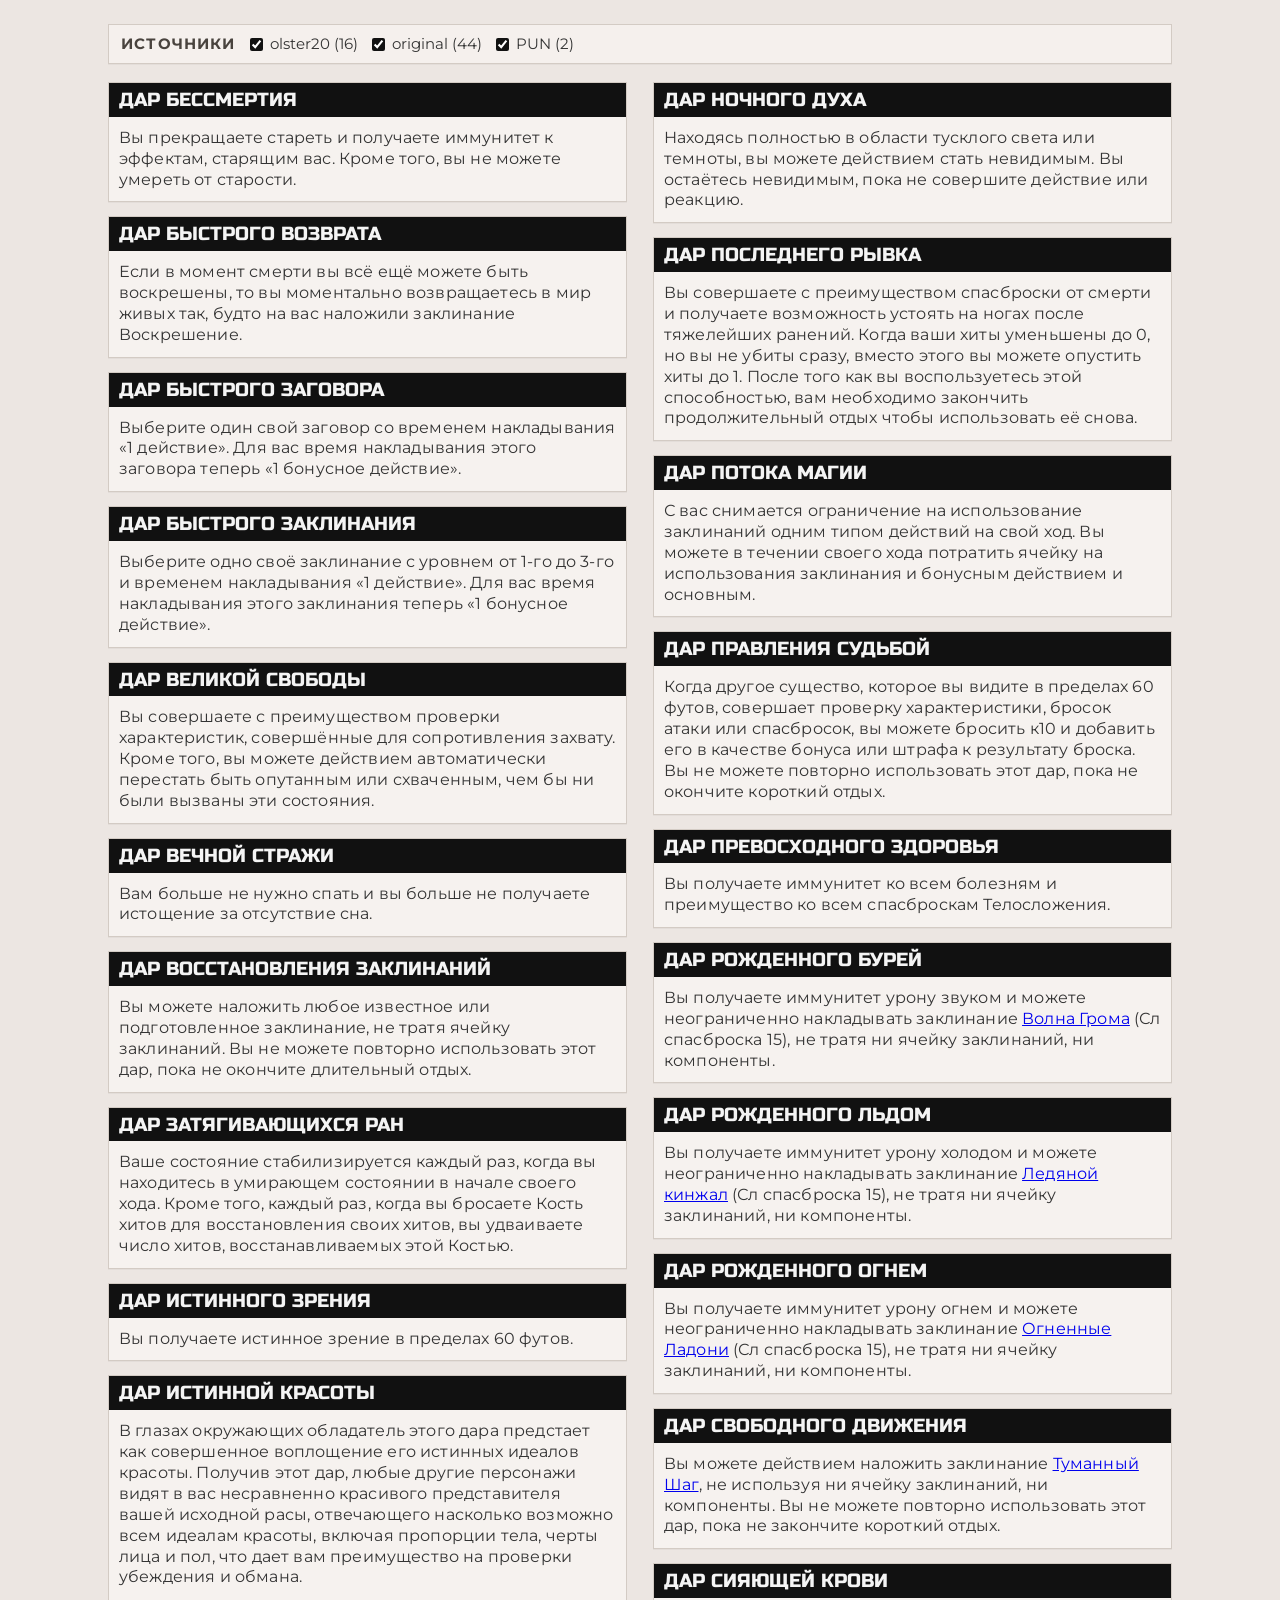
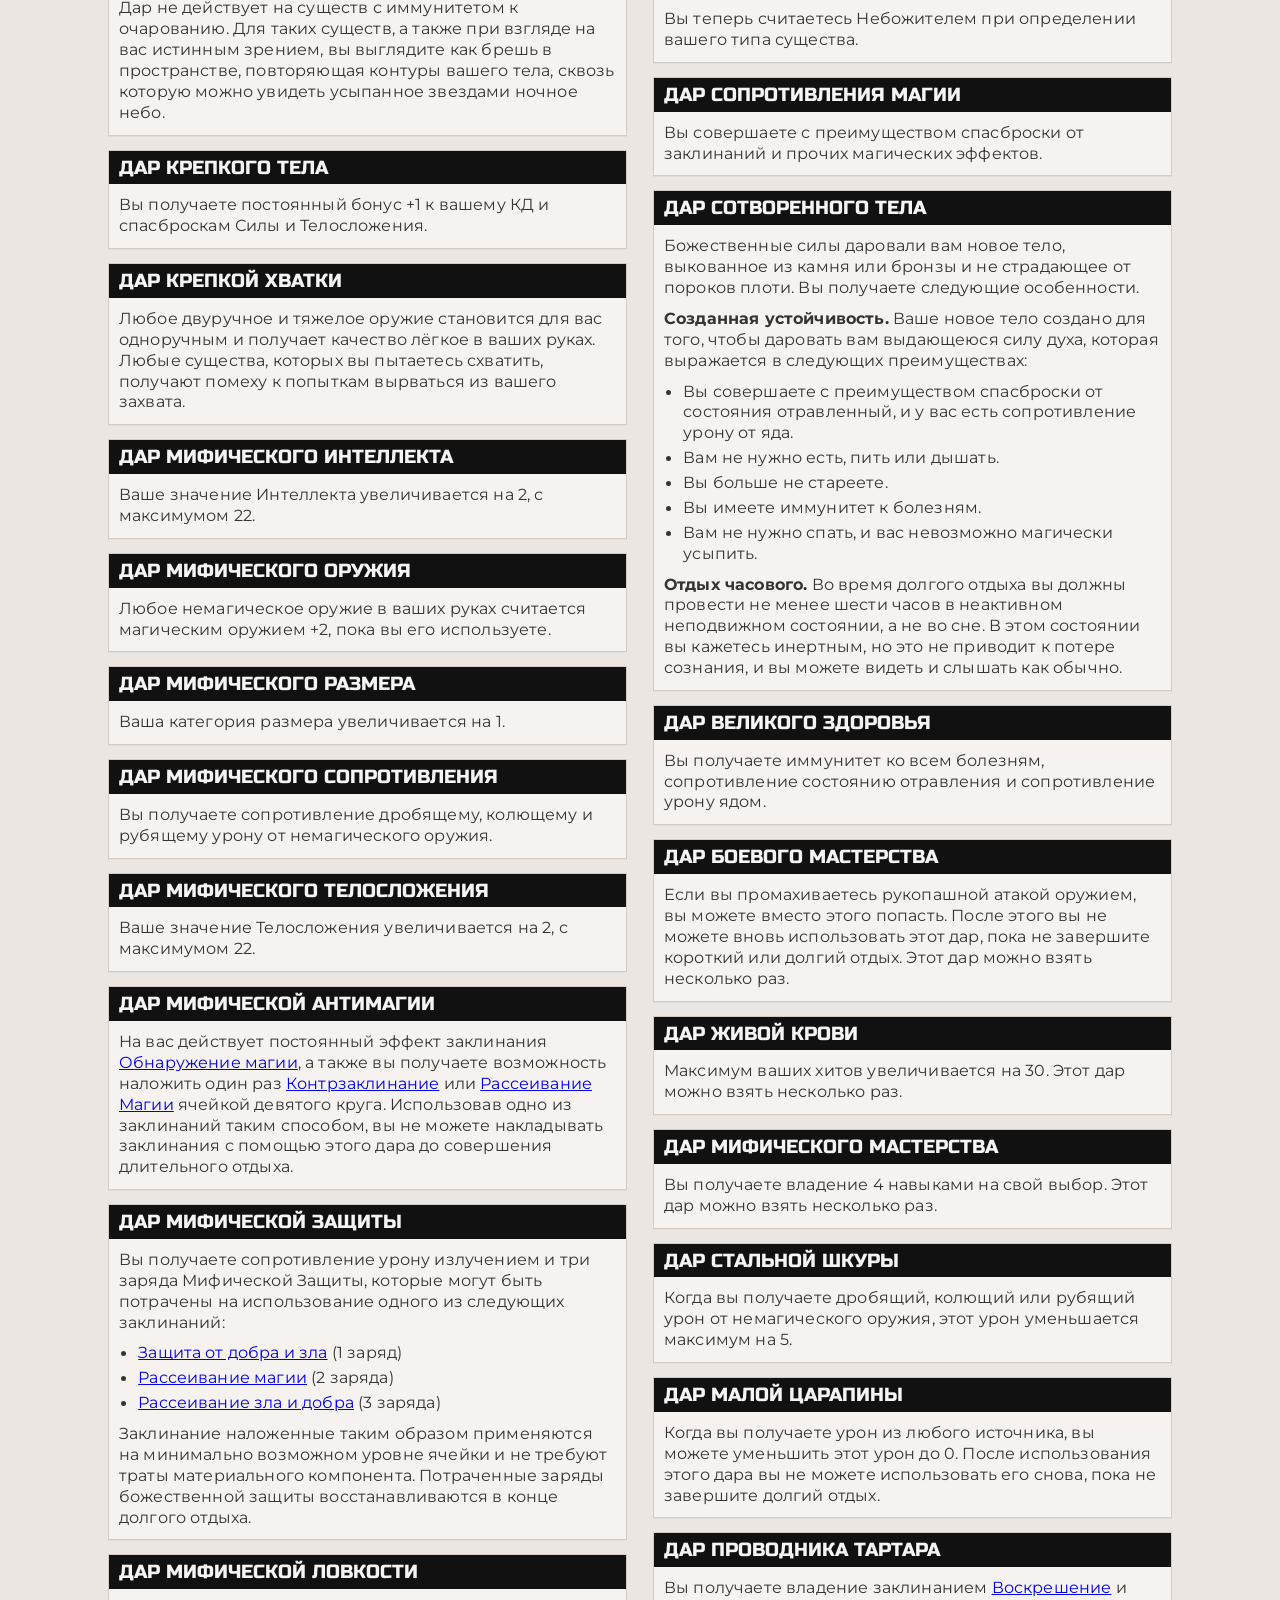
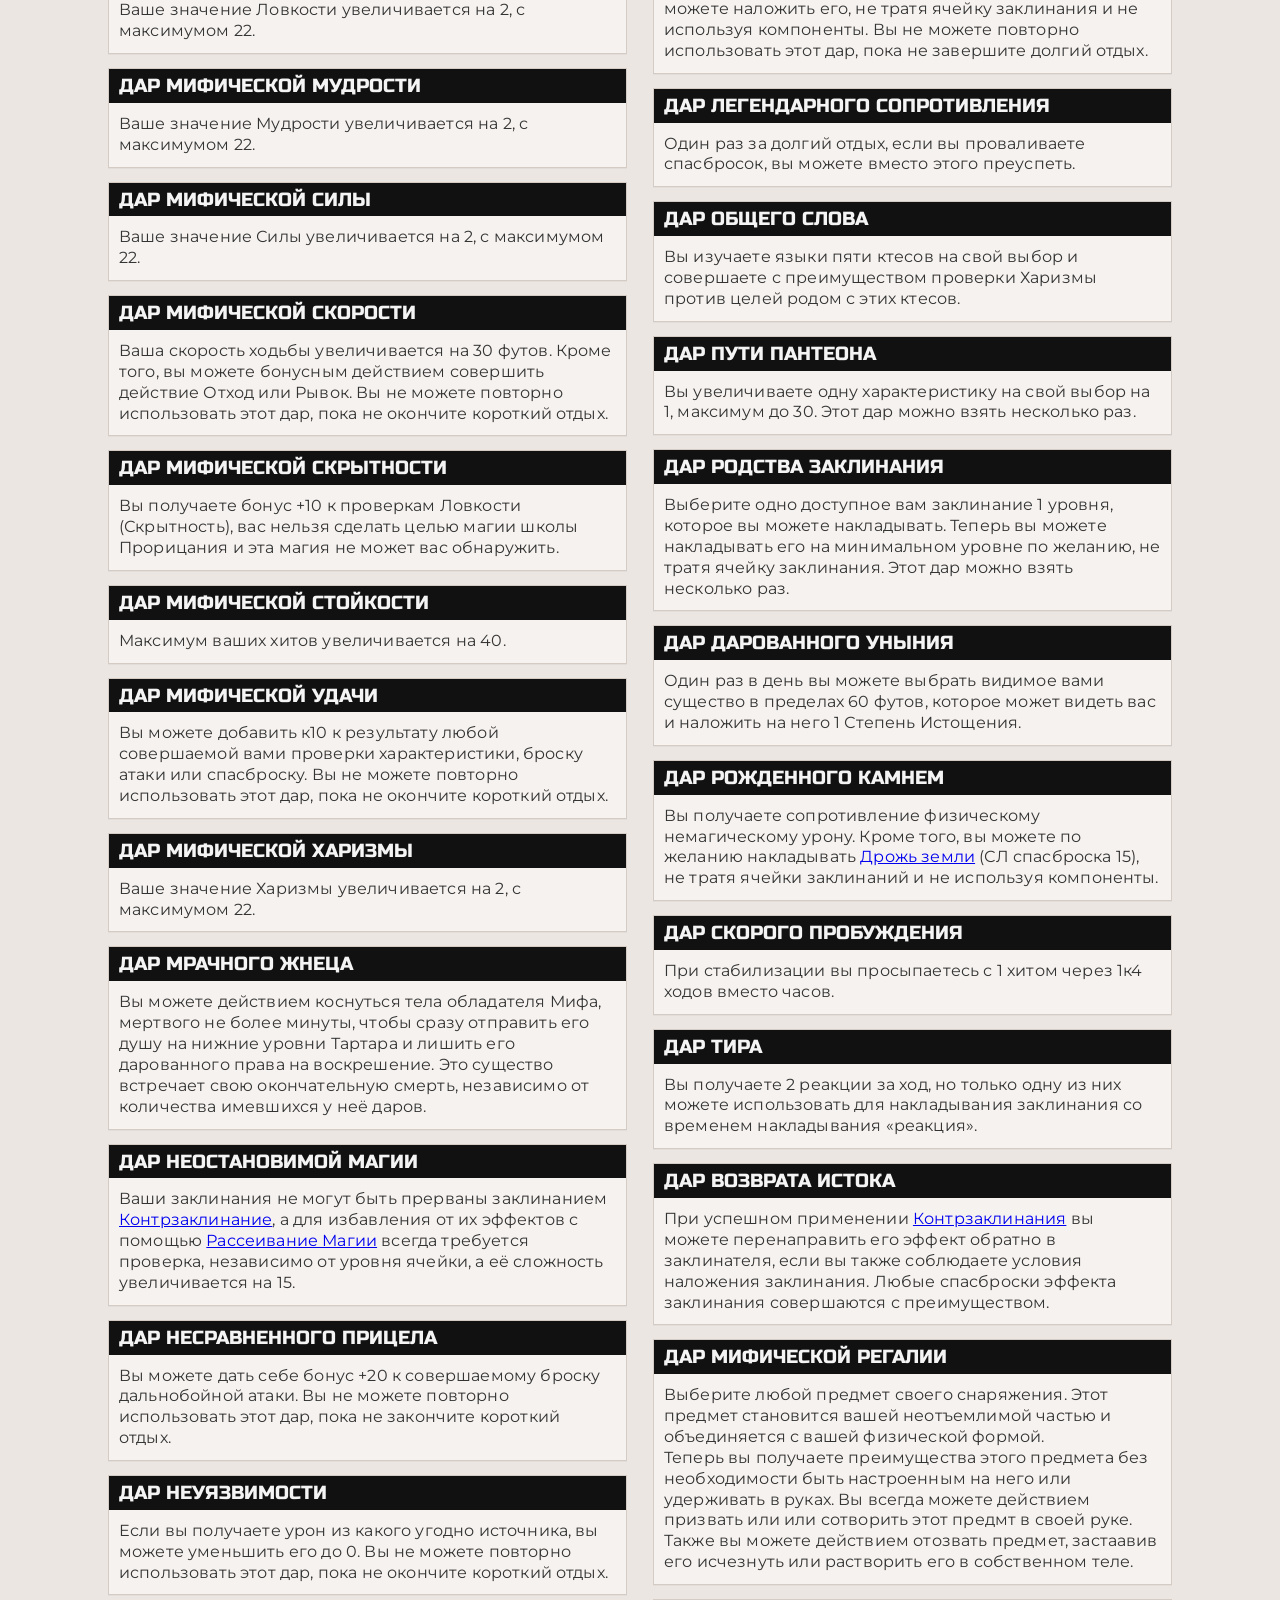
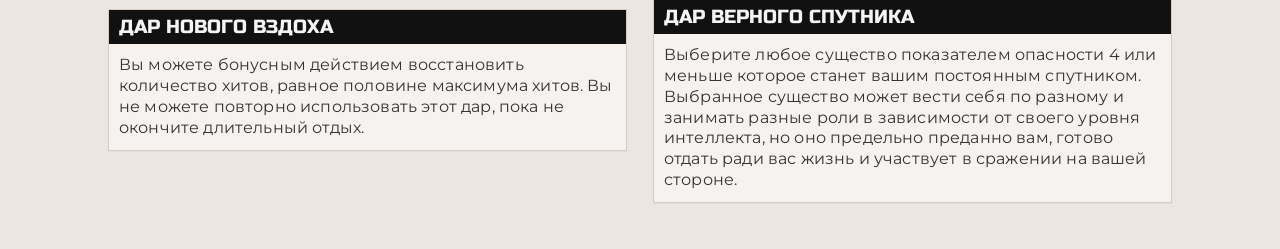
==== t/nomoteus/bonds/index.html @ 82707a2c "Add bonds list and viewer, update myz-chudo meta Add t/nomoteus/bonds: a new bonds.json (collection " ====
<!DOCTYPE html>
<html lang="ru">
<head>
    <meta charset="utf-8">
    <meta name="viewport" content="width=device-width, initial-scale=1">
    <title>Дары</title>
    <meta name="description" content="Список даров в виде простой памятки.">
    <style>

        @import url('https://fonts.googleapis.com/css2?family=Montserrat:ital,wght@0,100..900;1,100..900&family=Russo+One&display=swap');

        :root {
            --page: #ece6e2;
            --paper: #f6f2ef;
            --text: #1c1c1c;
            --muted: #343434;
            --stroke: #d3cbc4;
            --title-bg: #111111;
            --title-fg: #f4f4f4;
            --shadow: 0 1px 0 rgba(0, 0, 0, 0.04);
        }

        * {
            box-sizing: border-box;
        }

        body {
            margin: 0;
            min-height: 100vh;
            background: var(--page);
            color: var(--text);
            font-family: "Montserrat", Helvetica, sans-serif;
        }

        .page {
            width: min(100%, 1100px);
            margin: 0 auto;
            padding: 24px 18px 32px;
        }

        .filters {
            display: flex;
            flex-wrap: wrap;
            align-items: center;
            gap: 10px 14px;
            margin: 0 0 18px;
            padding: 10px 12px;
            background: rgba(246, 242, 239, 0.88);
            border: 1px solid var(--stroke);
            box-shadow: var(--shadow);
        }

        .filters-title {
            margin: 0;
            font-size: 0.92rem;
            text-transform: uppercase;
            letter-spacing: 0.08em;
            color: #49433e;
            font-weight: 700;
        }

        .filter-option {
            display: inline-flex;
            align-items: center;
            gap: 7px;
            color: var(--muted);
            font-size: 0.95rem;
            line-height: 1.1;
            cursor: pointer;
            user-select: none;
        }

        .filter-option input {
            margin: 0;
            accent-color: #111111;
        }

        .grid {
            column-width: 360px;
            column-gap: 26px;
        }

        .card {
            display: inline-block;
            width: 100%;
            background: var(--paper);
            border: 1px solid var(--stroke);
            box-shadow: var(--shadow);
            padding: 10px 10px 12px;
            margin: 0 0 14px;
            break-inside: avoid;
            -webkit-column-break-inside: avoid;
            page-break-inside: avoid;
        }

        .card h2 {
            display: inline-block;
            margin: 0 0 8px;
            padding: 8px 10px 6px;
            background: var(--title-bg);
            color: var(--title-fg);
            font-size: 1.18rem;
            line-height: 1.05;
            font-weight: 700;
            width: calc(100% + 20px);
            margin-left: -10px;
            margin-bottom: -0px;
            position: relative;
            top: -10px;
            text-transform: uppercase;
            font-family: "Russo One", sans-serif;
            font-weight: 100;
        }

        .card p {
            margin: 0;
            color: var(--muted);
            font-size: 1.02rem;
            line-height: 1.28;
            letter-spacing: 0.01em;
        }

        .rich-block {
            color: var(--muted);
            font-size: 1.02rem;
            line-height: 1.28;
            letter-spacing: 0.01em;
        }

        .rich-block ul,
        .rich-block ol {
            margin: 0;
            padding-left: 1.2rem;
        }

        .rich-block li + li {
            margin-top: 4px;
        }

        .kind {
            margin: 0 0 8px;
            color: #5c5c5c;
            font-size: 0.96rem;
            font-style: italic;
            line-height: 1.1;
            font-weight: 500;
        }

        .card p + p {
            margin-top: 10px;
        }

        .card p + .rich-block,
        .card .rich-block + p,
        .card .rich-block + .rich-block {
            margin-top: 10px;
        }

        .status {
            margin: 0;
            color: #5c5c5c;
            font-size: 1rem;
            line-height: 1.3;
        }

        @media (max-width: 760px) {
            .page {
                padding: 18px 14px 24px;
            }

            .grid {
                column-width: auto;
                column-count: 1;
                column-gap: 0;
            }

            .card h2 {
                font-size: 1rem;
            }

            .card p {
                font-size: 0.98rem;
            }
        }
    </style>
</head>
<body>
    <main class="page">
        <section class="filters" id="source-filters" hidden>
            <p class="filters-title">Источники</p>
        </section>
        <section class="grid" id="bonds-list">
            <p class="status">Загрузка даров...</p>
        </section>
    </main>
    <script>
        const bondsList = document.getElementById("bonds-list");
        const sourceFilters = document.getElementById("source-filters");
        const bondsUrl = location.protocol === "file:"
            ? "https://vsnvsu.github.io/t/nomoteus/bonds/bonds.json"
            : "bonds.json";
        let allBonds = [];

        function renderBondCard(bond) {
            const card = document.createElement("article");
            card.className = "card";

            const title = document.createElement("h2");
            title.textContent = bond.title;
            card.appendChild(title);

            const kind = document.createElement("p");
            kind.className = "kind";
            kind.textContent = bond.kind;
            //card.appendChild(kind);

            for (const paragraphText of bond.description) {
                const text = paragraphText.trim();

                if (/^<(ul|ol)>/i.test(text)) {
                    const block = document.createElement("div");
                    block.className = "rich-block";
                    block.innerHTML = text;
                    card.appendChild(block);
                    continue;
                }

                const paragraph = document.createElement("p");
                paragraph.innerHTML = text;
                card.appendChild(paragraph);
            }

            return card;
        }

        function getEnabledSources() {
            return Array.from(
                sourceFilters.querySelectorAll('input[type="checkbox"]:checked')
            ).map((input) => input.value);
        }

        function renderBonds() {
            const enabledSources = new Set(getEnabledSources());
            const visibleBonds = allBonds.filter((bond) => enabledSources.has(bond.source));

            if (!visibleBonds.length) {
                const status = document.createElement("p");
                status.className = "status";
                status.textContent = "Нет даров для выбранных источников.";
                bondsList.replaceChildren(status);
                return;
            }

            bondsList.replaceChildren(...visibleBonds.map(renderBondCard));
        }

        function setupSourceFilters(bonds) {
            const counts = bonds.reduce((acc, bond) => {
                acc[bond.source] = (acc[bond.source] || 0) + 1;
                return acc;
            }, {});

            const sources = Object.keys(counts).sort((left, right) => left.localeCompare(right, "ru"));
            const controls = sources.map((source) => {
                const label = document.createElement("label");
                label.className = "filter-option";

                const input = document.createElement("input");
                input.type = "checkbox";
                input.value = source;
                input.checked = true;
                input.addEventListener("change", renderBonds);

                const text = document.createElement("span");
                text.textContent = `${source} (${counts[source]})`;

                label.append(input, text);
                return label;
            });

            sourceFilters.replaceChildren(sourceFilters.firstElementChild, ...controls);
            sourceFilters.hidden = false;
        }

        async function loadBonds() {
            try {
                const response = await fetch(bondsUrl, { cache: "no-store" });
                if (!response.ok) {
                    throw new Error("Failed to load bonds.json");
                }

                allBonds = await response.json();
                setupSourceFilters(allBonds);
                renderBonds();
            } catch (error) {
                const status = document.createElement("p");
                status.className = "status";
                status.textContent = location.protocol === "file:"
                    ? "Не удалось загрузить список даров. Откройте страницу через локальный сервер или дождитесь публикации на GitHub Pages."
                    : "Не удалось загрузить список даров.";
                bondsList.replaceChildren(status);
                sourceFilters.hidden = true;
            }
        }

        loadBonds();
    </script>
</body>
</html>
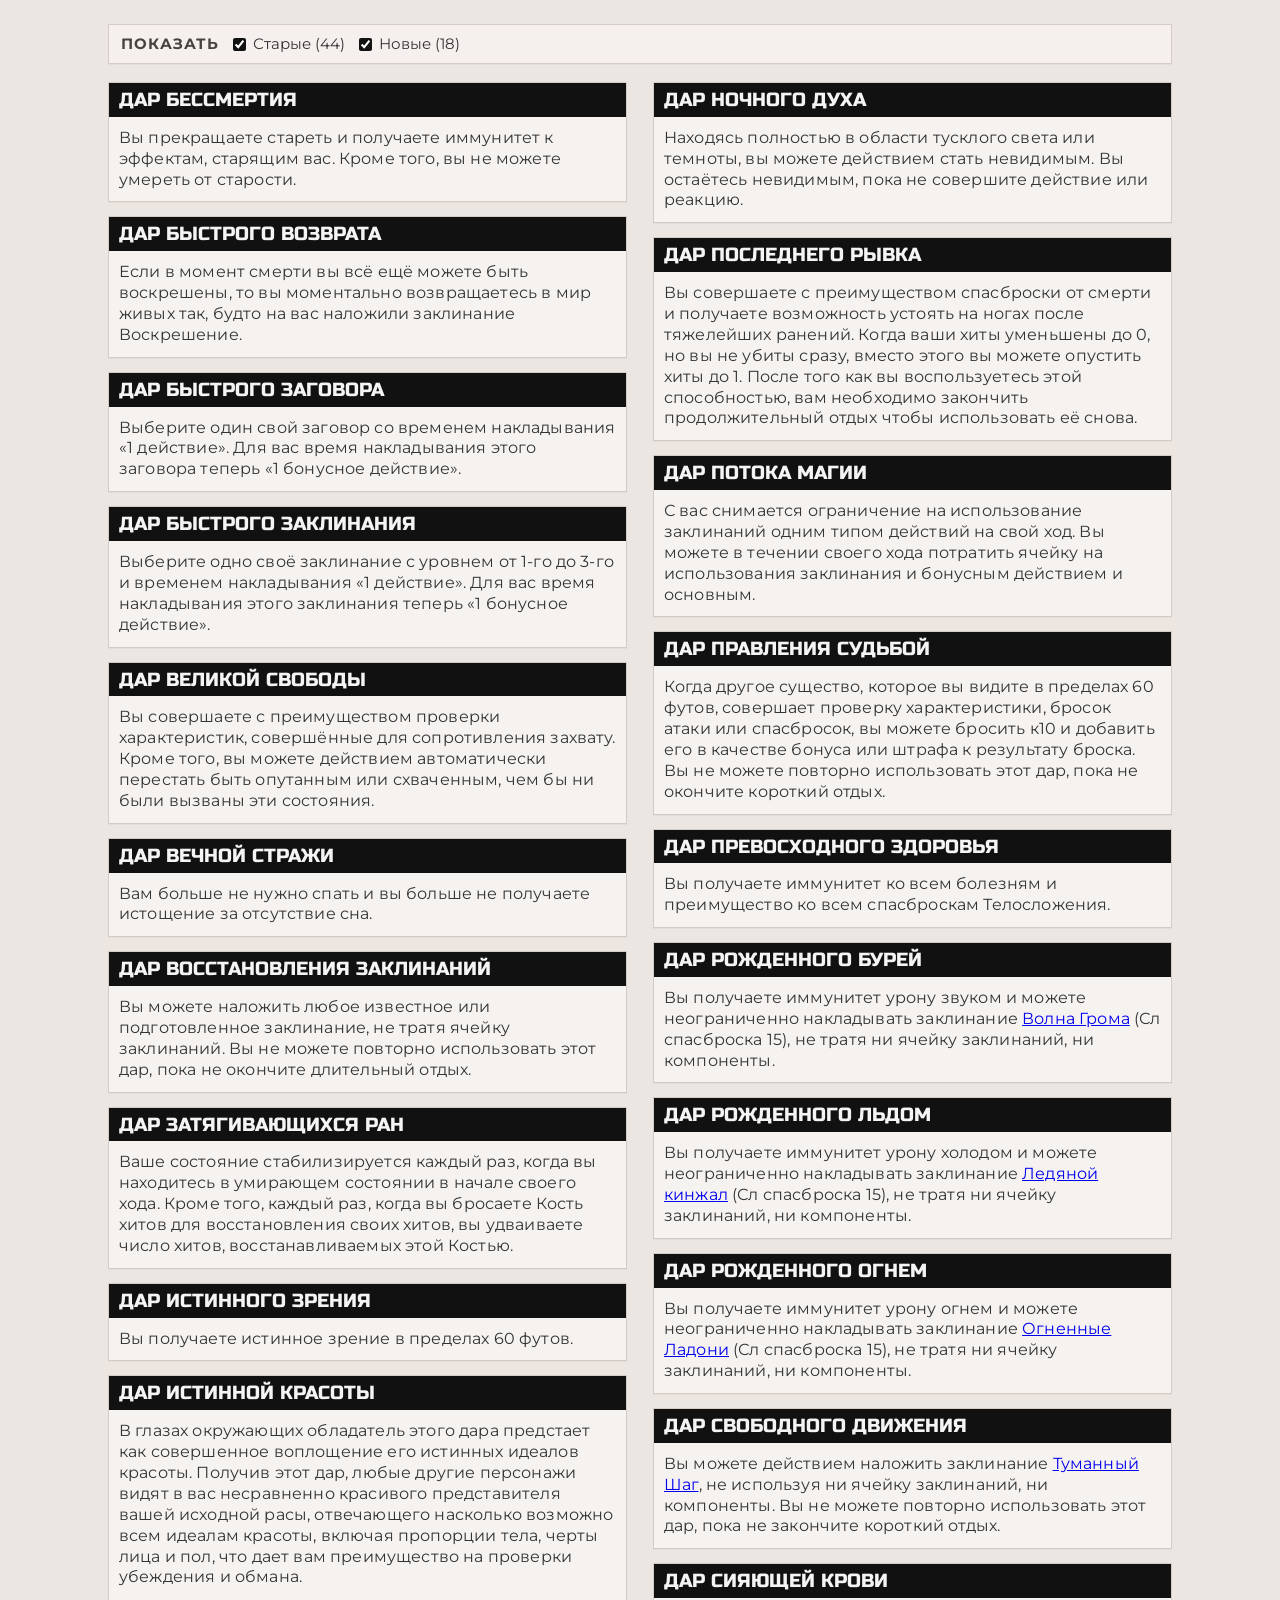
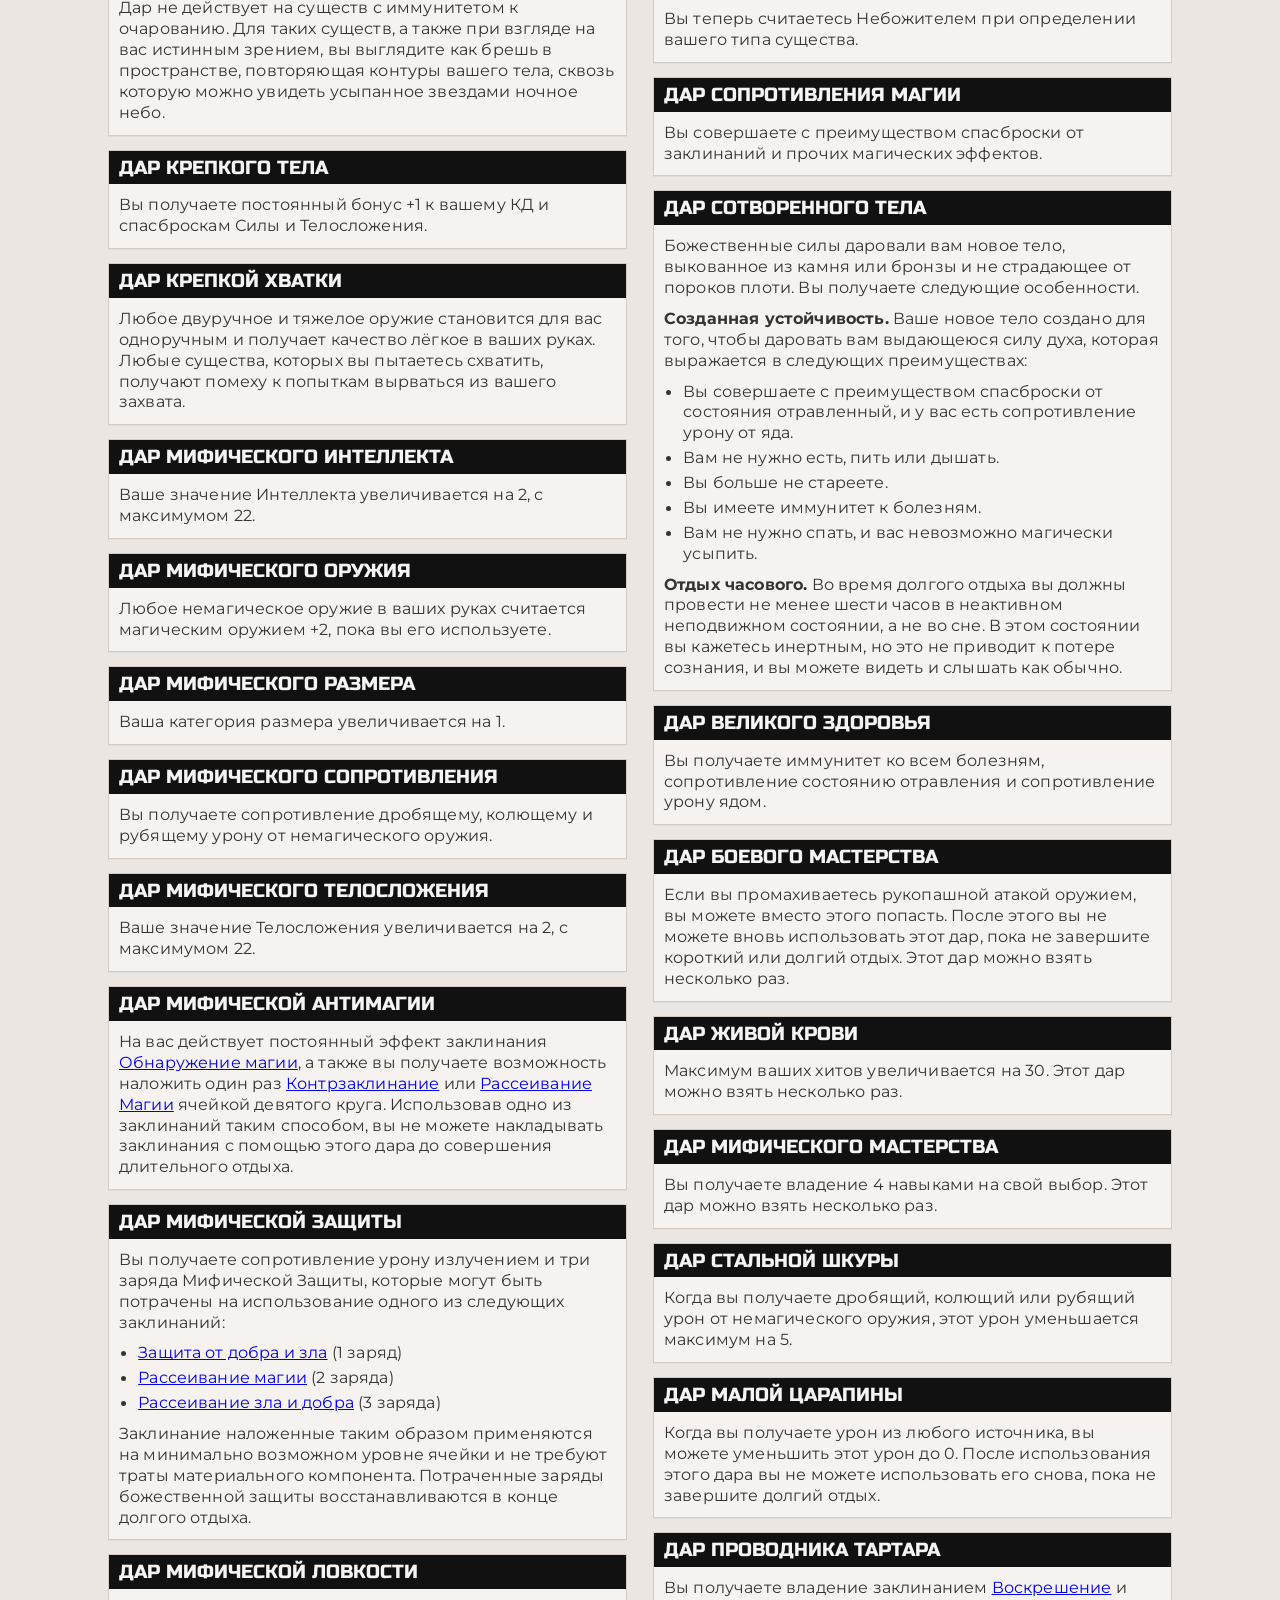
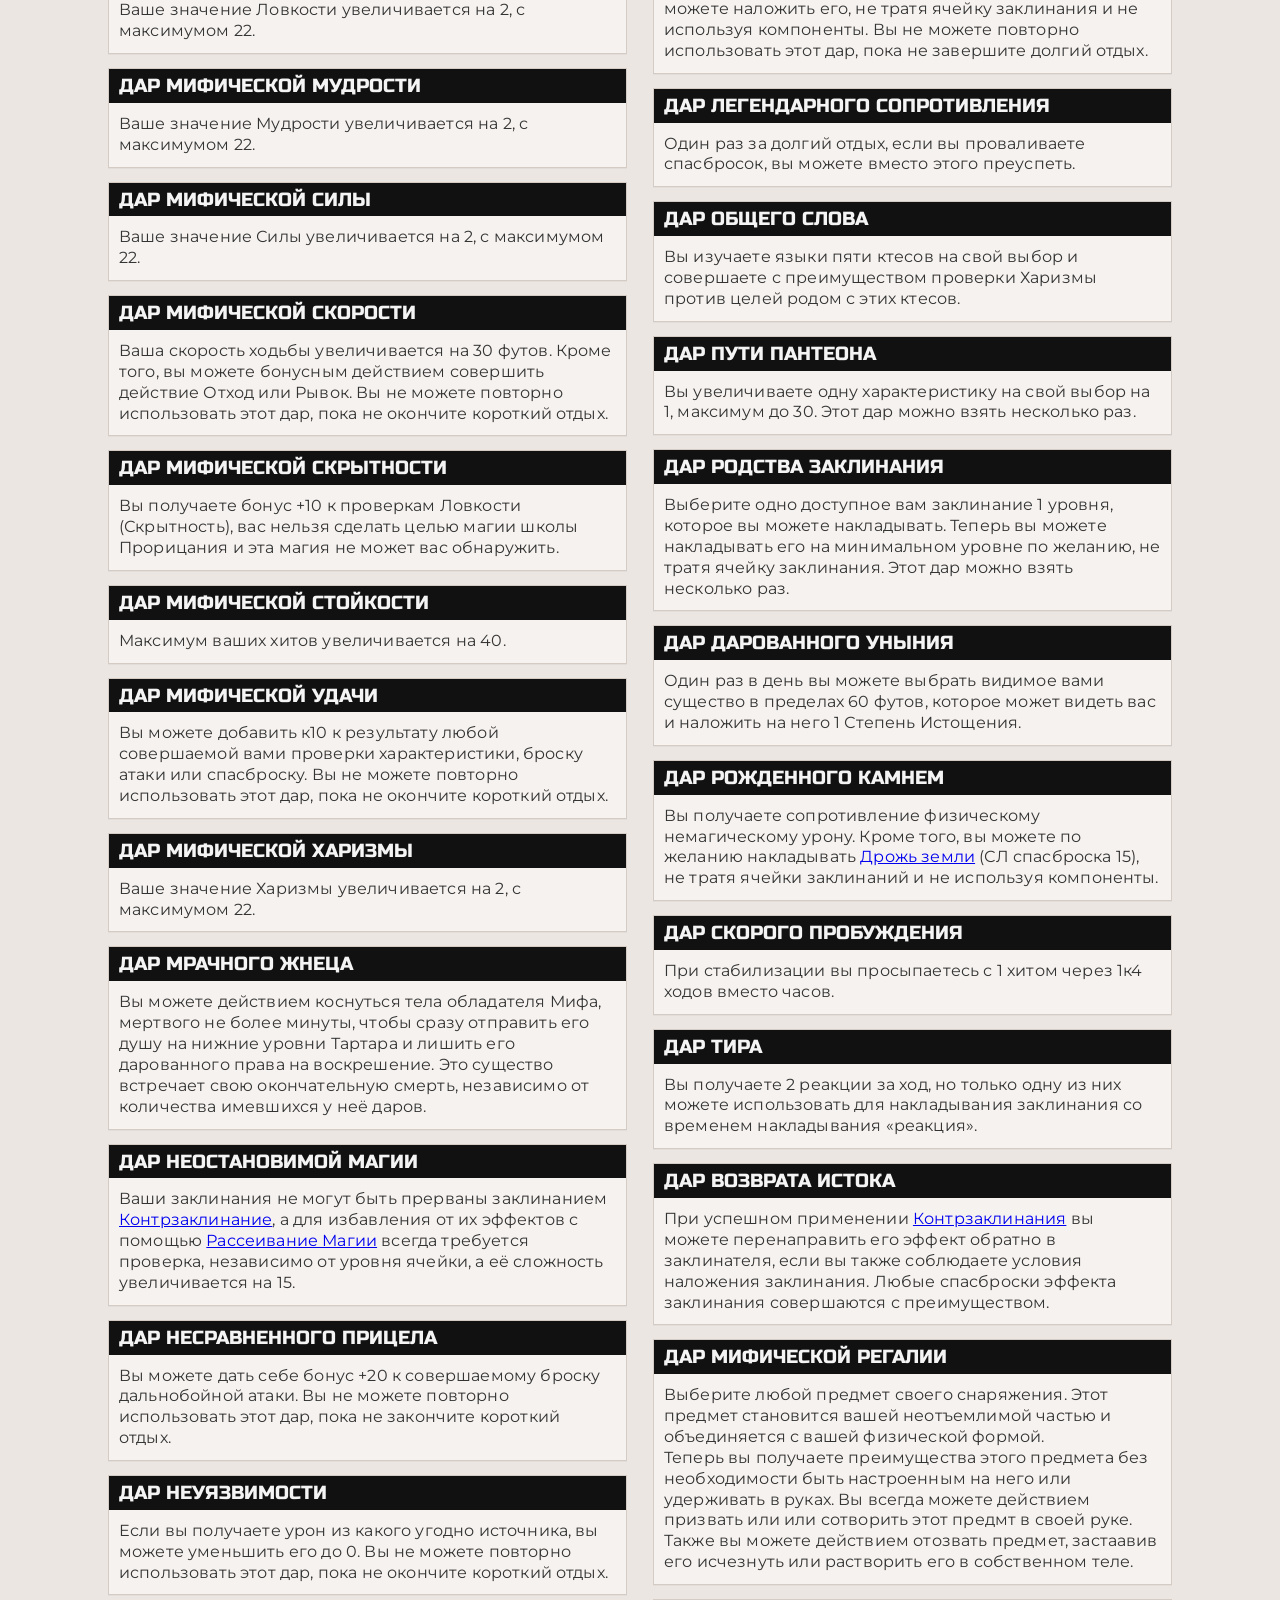
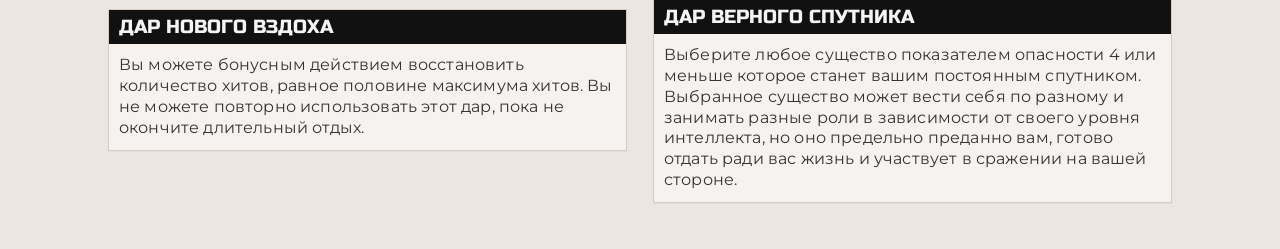
==== commit 1ab7a199: "Update index.html" ====
--- a/t/nomoteus/bonds/index.html
+++ b/t/nomoteus/bonds/index.html
@@ -187,7 +187,7 @@
 <body>
     <main class="page">
         <section class="filters" id="source-filters" hidden>
-            <p class="filters-title">Источники</p>
+            <p class="filters-title">Показать</p>
         </section>
         <section class="grid" id="bonds-list">
             <p class="status">Загрузка даров...</p>
@@ -233,15 +233,21 @@
             return card;
         }
 
-        function getEnabledSources() {
+        function getEnabledGroups() {
             return Array.from(
                 sourceFilters.querySelectorAll('input[type="checkbox"]:checked')
             ).map((input) => input.value);
         }
 
         function renderBonds() {
-            const enabledSources = new Set(getEnabledSources());
-            const visibleBonds = allBonds.filter((bond) => enabledSources.has(bond.source));
+            const enabledGroups = new Set(getEnabledGroups());
+            const visibleBonds = allBonds.filter((bond) => {
+                if (bond.source === "original") {
+                    return enabledGroups.has("old");
+                }
+
+                return enabledGroups.has("new");
+            });
 
             if (!visibleBonds.length) {
                 const status = document.createElement("p");
@@ -260,19 +266,28 @@
                 return acc;
             }, {});
 
-            const sources = Object.keys(counts).sort((left, right) => left.localeCompare(right, "ru"));
-            const controls = sources.map((source) => {
+            const oldCount = counts.original || 0;
+            const newCount = Object.entries(counts).reduce((sum, [source, count]) => {
+                return source === "original" ? sum : sum + count;
+            }, 0);
+
+            const groups = [
+                { value: "old", label: `Старые (${oldCount})` },
+                { value: "new", label: `Новые (${newCount})` },
+            ];
+
+            const controls = groups.map((group) => {
                 const label = document.createElement("label");
                 label.className = "filter-option";
 
                 const input = document.createElement("input");
                 input.type = "checkbox";
-                input.value = source;
+                input.value = group.value;
                 input.checked = true;
                 input.addEventListener("change", renderBonds);
 
                 const text = document.createElement("span");
-                text.textContent = `${source} (${counts[source]})`;
+                text.textContent = group.label;
 
                 label.append(input, text);
                 return label;
